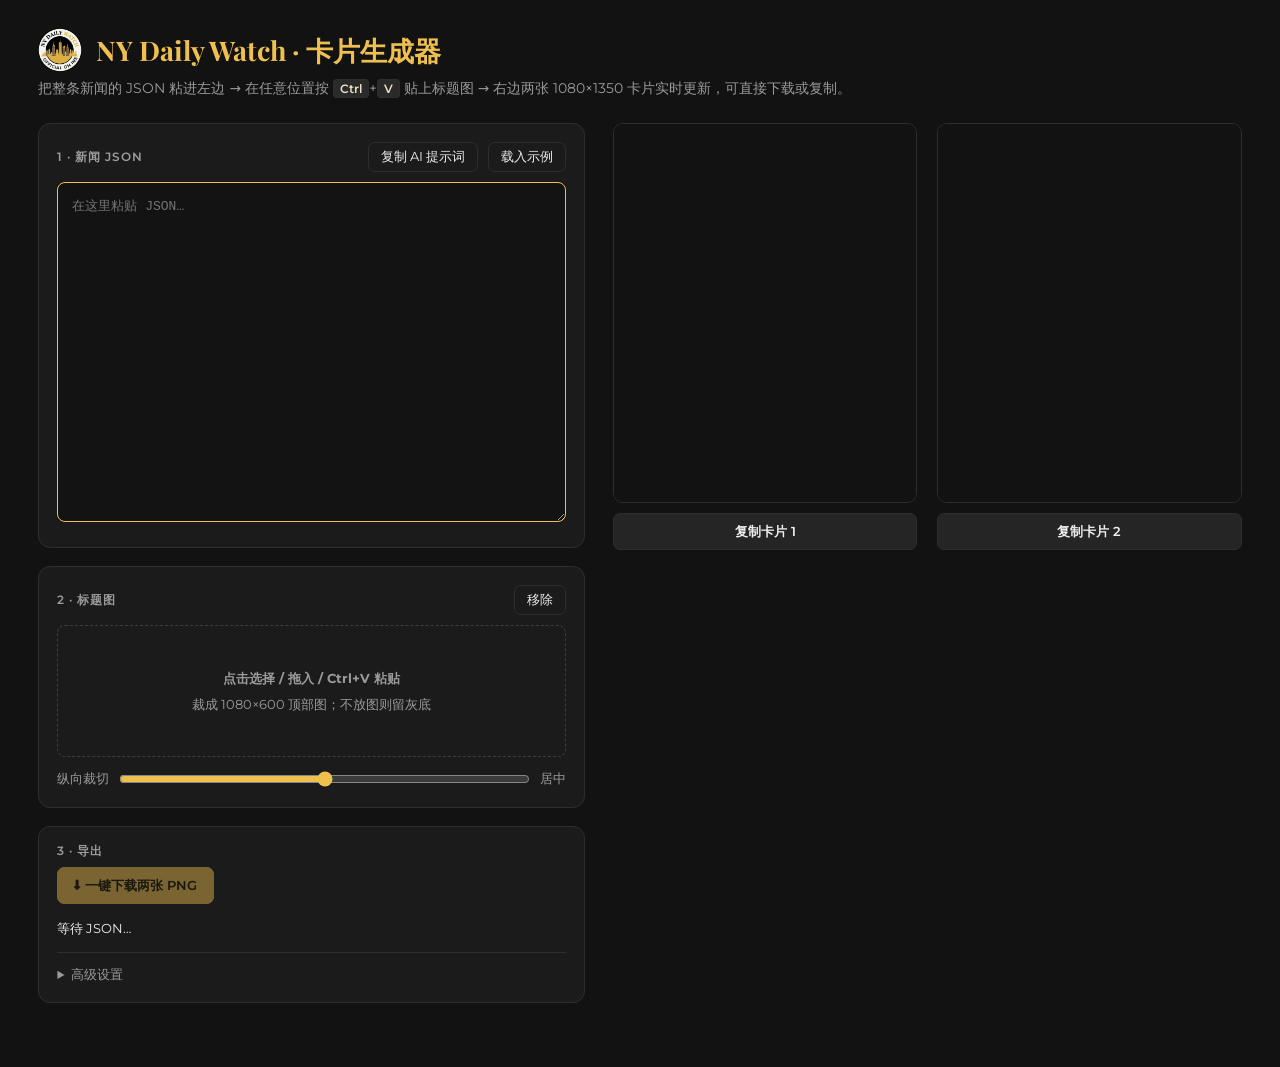
==== index.html @ 0c355d6b "Add browser card generator: paste JSON, paste image, export both cards The Python/Playwright rendere" ====
<!DOCTYPE html>
<html lang="zh-CN">
<head>
<meta charset="utf-8">
<meta name="viewport" content="width=device-width, initial-scale=1">
<title>NY Daily Watch · Instagram 卡片生成器</title>
<link rel="icon" href="assets/logo.png">
<link rel="stylesheet" href="assets/fonts.css">
<style>
  :root{
    --ink:#121212; --panel:#1b1b1b; --line:#2e2e2e;
    --gold:#EFC050; --cream:#EADFC2; --text:#EDEDED; --dim:#9A9A9A;
    --bad:#E0655B; --ok:#7FBF7F;
  }
  *{margin:0;padding:0;box-sizing:border-box}
  body{background:var(--ink);color:var(--text);
    font:400 15px/1.55 'Montserrat',system-ui,'Microsoft YaHei',sans-serif;
    padding:28px clamp(16px,3vw,44px) 64px}
  h1{font:700 27px/1.2 'Playfair Display',serif;color:var(--gold)}
  header{display:flex;align-items:center;gap:14px;margin-bottom:6px}
  header img{width:44px;height:44px;border-radius:50%}
  .lede{color:var(--dim);font-size:13.5px;margin-bottom:24px}
  .lede kbd{background:#2a2a2a;border:1px solid var(--line);border-radius:4px;
    padding:1px 6px;font:600 12px/1 'Montserrat';color:var(--cream)}

  .grid{display:grid;grid-template-columns:minmax(380px,1fr) minmax(560px,1.15fr);
    gap:28px;align-items:start}
  @media (max-width:1080px){.grid{grid-template-columns:1fr}}

  .panel{background:var(--panel);border:1px solid var(--line);border-radius:12px;padding:18px}
  .panel + .panel{margin-top:18px}
  .label{font:600 12px/1 'Montserrat';letter-spacing:.08em;text-transform:uppercase;
    color:var(--dim);margin-bottom:10px;display:flex;justify-content:space-between;align-items:center}

  textarea{width:100%;min-height:340px;resize:vertical;background:#131313;color:var(--text);
    border:1px solid var(--line);border-radius:8px;padding:14px;
    font:400 13px/1.6 ui-monospace,'Cascadia Mono',Consolas,monospace;tab-size:2}
  textarea:focus{outline:none;border-color:var(--gold)}

  .drop{border:1.5px dashed #3d3d3d;border-radius:8px;min-height:132px;display:flex;
    flex-direction:column;align-items:center;justify-content:center;gap:6px;cursor:pointer;
    color:var(--dim);font-size:13px;text-align:center;padding:14px;transition:.15s;
    background-size:cover;background-position:center}
  .drop:hover,.drop.over{border-color:var(--gold);color:var(--cream)}
  .drop.has-img{border-style:solid;border-color:#3d3d3d;min-height:150px;color:transparent}
  .drop.has-img span{background:rgba(0,0,0,.62);color:#fff;padding:4px 10px;border-radius:5px}

  .row{display:flex;gap:10px;flex-wrap:wrap;align-items:center}
  .row.slider{margin-top:12px;font-size:12.5px;color:var(--dim)}
  input[type=range]{flex:1;accent-color:var(--gold)}

  button{font:600 13px/1 'Montserrat';border-radius:7px;padding:11px 16px;cursor:pointer;
    border:1px solid var(--line);background:#252525;color:var(--text);transition:.15s}
  button:hover{border-color:var(--gold);color:var(--gold)}
  button.primary{background:var(--gold);color:#1a1400;border-color:var(--gold)}
  button.primary:hover{filter:brightness(1.08);color:#1a1400}
  button.ghost{background:none;padding:8px 12px;font-weight:400;font-size:12.5px}
  button:disabled{opacity:.45;cursor:not-allowed}

  .cards{display:grid;grid-template-columns:1fr 1fr;gap:20px}
  @media (max-width:640px){.cards{grid-template-columns:1fr}}
  .card figure{background:#0d0d0d;border:1px solid var(--line);border-radius:10px;overflow:hidden}
  canvas{display:block;width:100%;height:auto}
  .card .row{margin-top:10px}
  .card .row button{flex:1}
  .meta{font-size:11.5px;color:var(--dim);margin-top:7px;min-height:16px}
  .meta.warn{color:var(--bad)}

  #status{margin-top:14px;font-size:13px;min-height:20px}
  #status.err{color:var(--bad)}
  #status.ok{color:var(--ok)}

  details{margin-top:14px;border-top:1px solid var(--line);padding-top:12px}
  summary{cursor:pointer;font-size:12.5px;color:var(--dim)}
  summary:hover{color:var(--gold)}
  details .row{margin-top:12px}
  details p{font-size:12.5px;color:var(--dim);margin-top:10px}
  code{background:#131313;border:1px solid var(--line);border-radius:4px;padding:1px 5px;font-size:12px}
</style>
</head>
<body>
<header>
  <img id="brandmark" alt="">
  <h1>NY Daily Watch · 卡片生成器</h1>
</header>
<p class="lede">
  把整条新闻的 JSON 粘进左边 → 在任意位置按 <kbd>Ctrl</kbd>+<kbd>V</kbd> 贴上标题图 → 右边两张
  1080×1350 卡片实时更新，可直接下载或复制。
</p>

<div class="grid">
  <div>
    <div class="panel">
      <div class="label">
        <span>1 · 新闻 JSON</span>
        <span class="row">
          <button class="ghost" id="btn-prompt">复制 AI 提示词</button>
          <button class="ghost" id="btn-sample">载入示例</button>
        </span>
      </div>
      <textarea id="json" spellcheck="false" placeholder="在这里粘贴 JSON…"></textarea>
    </div>

    <div class="panel">
      <div class="label"><span>2 · 标题图</span><span class="row">
        <button class="ghost" id="btn-clear-img">移除</button></span></div>
      <div class="drop" id="drop" tabindex="0">
        <strong>点击选择 / 拖入 / Ctrl+V 粘贴</strong>
        <span>裁成 1080×600 顶部图；不放图则留灰底</span>
      </div>
      <input type="file" id="file" accept="image/*" hidden>
      <div class="row slider">
        <label for="focus">纵向裁切</label>
        <input type="range" id="focus" min="0" max="100" value="50">
        <span id="focus-val">居中</span>
      </div>
    </div>

    <div class="panel">
      <div class="label"><span>3 · 导出</span></div>
      <div class="row">
        <button class="primary" id="btn-download">⬇ 一键下载两张 PNG</button>
      </div>
      <div id="status"></div>

      <details>
        <summary>高级设置</summary>
        <div class="row">
          <button class="ghost" id="btn-logo">更换 logo</button>
          <button class="ghost" id="btn-logo-reset">恢复默认 logo</button>
          <input type="file" id="logofile" accept="image/*" hidden>
        </div>
        <p>字段：<code>category</code> <code>headline</code> <code>subtitle</code>
          <code>eyebrow</code> <code>heading</code> <code>bullets[]</code>
          <code>date</code> <code>slug</code>。多余字段会被忽略，缺字段按空处理。</p>
      </details>
    </div>
  </div>

  <div class="cards">
    <div class="card">
      <figure><canvas id="c1"></canvas></figure>
      <div class="row"><button data-copy="1">复制卡片 1</button></div>
      <div class="meta" id="m1"></div>
    </div>
    <div class="card">
      <figure><canvas id="c2"></canvas></figure>
      <div class="row"><button data-copy="2">复制卡片 2</button></div>
      <div class="meta" id="m2"></div>
    </div>
  </div>
</div>

<script src="assets/logo.js"></script>
<script type="module">
import { renderPhotoCard, renderDarkCard, FONT_SPECS, loadImage } from './assets/render.js';

const $ = (id) => document.getElementById(id);
const ta = $('json'), c1 = $('c1'), c2 = $('c2');
const STORE = 'ndw-cards-json';

const SAMPLE = {
  slug: 'polysilicon-solar-chips',
  category: 'Business',
  headline: 'Polysilicon: The Hidden Link Between America’s Solar and Chip Industries',
  subtitle: 'New solar tariffs, signed Aug. 6 — but the real target is chips.',
  eyebrow: 'Why chips need solar',
  heading: 'Three things to know',
  bullets: [
    "Chips use just 2.4% of the world's polysilicon. Solar uses nearly all the rest.",
    'The U.S. had ~50% of global polysilicon capacity in 2005. Under 2% by 2024.',
    'Price floors and a 15% tariff take effect Dec. 4.',
  ],
  date: 'AUGUST 12, 2026',
};

const PROMPT = `把这条新闻整理成 NY Daily Watch 的 Instagram 双卡文案，只输出 JSON，不要任何解释或代码块标记：

{
  "slug": "英文短横线 slug，用于文件名",
  "category": "栏目名，1-2 个词，如 Business / Politics / City",
  "headline": "卡片1主标题，英文，12 词以内，不要句号",
  "subtitle": "卡片1副标题，一句话，25 词以内",
  "eyebrow": "卡片2顶部小字，4-6 个词的角度提示",
  "heading": "卡片2大标题，如 Three things to know",
  "bullets": ["要点1", "要点2", "要点3"],
  "date": "MONTH D, YYYY 全大写"
}

要求：bullets 三条，每条 20 词以内、可独立成立、带具体数字或日期；全部用英文。

新闻原文：
<在这里粘贴新闻>`;

let photoImg = null, logoImg = null, data = null;
let lastGood = null;

/* ---- input parsing ------------------------------------------------- */
function parseJSON(raw) {
  let s = raw.trim();
  if (!s) return null;
  s = s.replace(/^```(?:json)?\s*/i, '').replace(/```\s*$/, '').trim();
  const open = s.indexOf('{'), close = s.lastIndexOf('}');
  if (open > 0 || (close !== -1 && close < s.length - 1)) {
    if (open !== -1 && close > open) s = s.slice(open, close + 1);
  }
  try { return JSON.parse(s); }
  catch (e) {
    // Trailing commas are the one thing LLM output gets wrong often enough to fix.
    try { return JSON.parse(s.replace(/,\s*([}\]])/g, '$1')); }
    catch (_) { throw e; }
  }
}

function normalize(o) {
  const d = { ...o };
  if (typeof d.bullets === 'string') d.bullets = d.bullets.split('\n');
  if (!Array.isArray(d.bullets)) d.bullets = [];
  d.bullets = d.bullets.map((b) => String(b).replace(/^[-•*]\s*/, '').trim()).filter(Boolean);
  for (const k of ['category', 'headline', 'subtitle', 'eyebrow', 'heading', 'date', 'slug']) {
    if (d[k] != null) d[k] = String(d[k]).trim();
  }
  return d;
}

const slugify = (s) =>
  String(s || '').toLowerCase().replace(/[^a-z0-9]+/g, '-').replace(/^-|-$/g, '').slice(0, 48) || 'card';

/* ---- render -------------------------------------------------------- */
let fontsReady = false;
async function ensureFonts() {
  if (fontsReady) return;
  await Promise.all(FONT_SPECS.map((s) => document.fonts.load(s, 'Ag')));
  await document.fonts.ready;
  fontsReady = true;
}

function setStatus(msg, cls = '') { const el = $('status'); el.textContent = msg; el.className = cls; }

async function draw() {
  await ensureFonts();
  const raw = ta.value;
  localStorage.setItem(STORE, raw);

  if (!raw.trim()) { data = null; setStatus('等待 JSON…'); blank(); return; }
  try {
    data = normalize(parseJSON(raw));
  } catch (e) {
    setStatus('JSON 解析失败：' + e.message + (lastGood ? '（下面仍显示上一次成功的内容）' : ''), 'err');
    if (!lastGood) { blank(); return; }
    data = lastGood;
    paint();
    return;
  }
  lastGood = data;
  setStatus('已就绪 · ' + (data.slug || slugify(data.headline)), 'ok');
  paint();
}

function blank() {
  data = null;
  for (const c of [c1, c2]) {
    const ctx = c.getContext('2d');
    c.width = 1080; c.height = 1350;
    ctx.fillStyle = '#121212'; ctx.fillRect(0, 0, 1080, 1350);
  }
  $('m1').textContent = $('m2').textContent = '';
  $('btn-download').disabled = true;
}

function paint() {
  const focus = +$('focus').value / 100;
  const i1 = renderPhotoCard(c1, data, { photo: photoImg, logo: logoImg, focus });
  const i2 = renderDarkCard(c2, data, { logo: logoImg });
  $('m1').textContent = `标题 ${i1.headline}px · 副标 ${i1.subtitle}px` +
    (i1.overflow ? ' · 已到最小字号仍溢出，请缩短文字' : '');
  $('m1').className = 'meta' + (i1.overflow ? ' warn' : '');
  $('m2').textContent = `大标 ${i2.heading}px · 要点 ${i2.bullets}px` +
    (i2.overflow ? ` · 有要点占 ${i2.longest} 行，请缩短` : '');
  $('m2').className = 'meta' + (i2.overflow ? ' warn' : '');
  $('btn-download').disabled = false;
}

let timer;
ta.addEventListener('input', () => { clearTimeout(timer); timer = setTimeout(draw, 180); });
$('focus').addEventListener('input', () => {
  const v = +$('focus').value;
  $('focus-val').textContent = v === 50 ? '居中' : (v < 50 ? `上移 ${50 - v}%` : `下移 ${v - 50}%`);
  if (data) paint();
});

/* ---- image intake -------------------------------------------------- */
async function useImage(blobOrFile) {
  if (!blobOrFile || !blobOrFile.type.startsWith('image/')) return;
  const url = URL.createObjectURL(blobOrFile);
  try {
    photoImg = await loadImage(url);
    const d = $('drop');
    d.classList.add('has-img');
    d.style.backgroundImage = `url(${url})`;
    d.innerHTML = `<span>${photoImg.width}×${photoImg.height} · 再贴一张即可替换</span>`;
    if (data) paint();
  } catch (_) { setStatus('图片读取失败', 'err'); }
}

function clearImage() {
  photoImg = null;
  const d = $('drop');
  d.classList.remove('has-img');
  d.style.backgroundImage = '';
  d.innerHTML = '<strong>点击选择 / 拖入 / Ctrl+V 粘贴</strong>' +
    '<span>裁成 1080×600 顶部图；不放图则留灰底</span>';
  if (data) paint();
}

$('drop').addEventListener('click', () => $('file').click());
$('drop').addEventListener('dragover', (e) => { e.preventDefault(); $('drop').classList.add('over'); });
$('drop').addEventListener('dragleave', () => $('drop').classList.remove('over'));
$('drop').addEventListener('drop', (e) => {
  e.preventDefault(); $('drop').classList.remove('over');
  useImage(e.dataTransfer.files[0]);
});
$('file').addEventListener('change', (e) => useImage(e.target.files[0]));
$('btn-clear-img').addEventListener('click', clearImage);

// Paste anywhere — including inside the JSON box, where an image paste carries
// no text and so must not be treated as JSON input.
window.addEventListener('paste', (e) => {
  const item = [...(e.clipboardData?.items || [])].find((i) => i.type.startsWith('image/'));
  if (item) { e.preventDefault(); useImage(item.getAsFile()); }
});

/* ---- export -------------------------------------------------------- */
const toBlob = (canvas) => new Promise((res) => canvas.toBlob(res, 'image/png'));

async function downloadBoth() {
  const slug = data.slug || slugify(data.headline);
  const jobs = [[c1, `${slug}-1-photo.png`], [c2, `${slug}-2-dark.png`]];
  for (const [canvas, name] of jobs) {
    const blob = await toBlob(canvas);
    const a = document.createElement('a');
    a.href = URL.createObjectURL(blob);
    a.download = name;
    a.click();
    setTimeout(() => URL.revokeObjectURL(a.href), 4000);
    await new Promise((r) => setTimeout(r, 350));
  }
  setStatus(`已下载 ${slug}-1-photo.png 和 ${slug}-2-dark.png`, 'ok');
}

$('btn-download').addEventListener('click', () => {
  if (!data) return;
  downloadBoth().catch((e) => setStatus('下载失败：' + e.message, 'err'));
});

document.querySelectorAll('[data-copy]').forEach((btn) => {
  btn.addEventListener('click', async () => {
    const canvas = btn.dataset.copy === '1' ? c1 : c2;
    const old = btn.textContent;
    try {
      if (!navigator.clipboard?.write) throw new Error('浏览器不支持写入剪贴板');
      await navigator.clipboard.write([new ClipboardItem({ 'image/png': await toBlob(canvas) })]);
      btn.textContent = '✓ 已复制';
      setTimeout(() => (btn.textContent = old), 1400);
    } catch (e) {
      setStatus('复制失败：' + e.message + '（需在 https 或 localhost 下打开）', 'err');
    }
  });
});

async function copyText(text, btn) {
  const old = btn.textContent;
  try {
    await navigator.clipboard.writeText(text);
    btn.textContent = '✓ 已复制';
    setTimeout(() => (btn.textContent = old), 1400);
  } catch (_) { setStatus('复制失败，请手动选中复制', 'err'); }
}
$('btn-prompt').addEventListener('click', (e) => copyText(PROMPT, e.target));
$('btn-sample').addEventListener('click', () => {
  ta.value = JSON.stringify(SAMPLE, null, 2);
  draw();
});

/* ---- logo ---------------------------------------------------------- */
$('btn-logo').addEventListener('click', () => $('logofile').click());
$('logofile').addEventListener('change', async (e) => {
  const f = e.target.files[0];
  if (!f) return;
  logoImg = await loadImage(URL.createObjectURL(f));
  if (data) paint();
});
$('btn-logo-reset').addEventListener('click', async () => {
  logoImg = await loadImage(window.NDW_LOGO);
  if (data) paint();
});

/* ---- boot ---------------------------------------------------------- */
(async () => {
  $('brandmark').src = window.NDW_LOGO;
  logoImg = await loadImage(window.NDW_LOGO);
  ta.value = localStorage.getItem(STORE) || '';
  if (new URLSearchParams(location.search).has('demo')) ta.value = JSON.stringify(SAMPLE, null, 2);
  blank();
  await draw();
  ta.focus();
})();
</script>
</body>
</html>
---- assets/fonts.css ----
/* Self-hosted so the tool works without any CDN (Google Fonts included). */
@font-face {
  font-family: 'Playfair Display';
  font-weight: 400;
  font-style: normal;
  font-display: block;
  src: url('fonts/playfair-display-latin-400-normal.woff2') format('woff2');
}
@font-face {
  font-family: 'Playfair Display';
  font-weight: 700;
  font-style: normal;
  font-display: block;
  src: url('fonts/playfair-display-latin-700-normal.woff2') format('woff2');
}
@font-face {
  font-family: 'Montserrat';
  font-weight: 300;
  font-style: normal;
  font-display: block;
  src: url('fonts/montserrat-latin-300-normal.woff2') format('woff2');
}
@font-face {
  font-family: 'Montserrat';
  font-weight: 400;
  font-style: normal;
  font-display: block;
  src: url('fonts/montserrat-latin-400-normal.woff2') format('woff2');
}
@font-face {
  font-family: 'Montserrat';
  font-weight: 600;
  font-style: normal;
  font-display: block;
  src: url('fonts/montserrat-latin-600-normal.woff2') format('woff2');
}
@font-face {
  font-family: 'Montserrat';
  font-weight: 700;
  font-style: normal;
  font-display: block;
  src: url('fonts/montserrat-latin-700-normal.woff2') format('woff2');
}
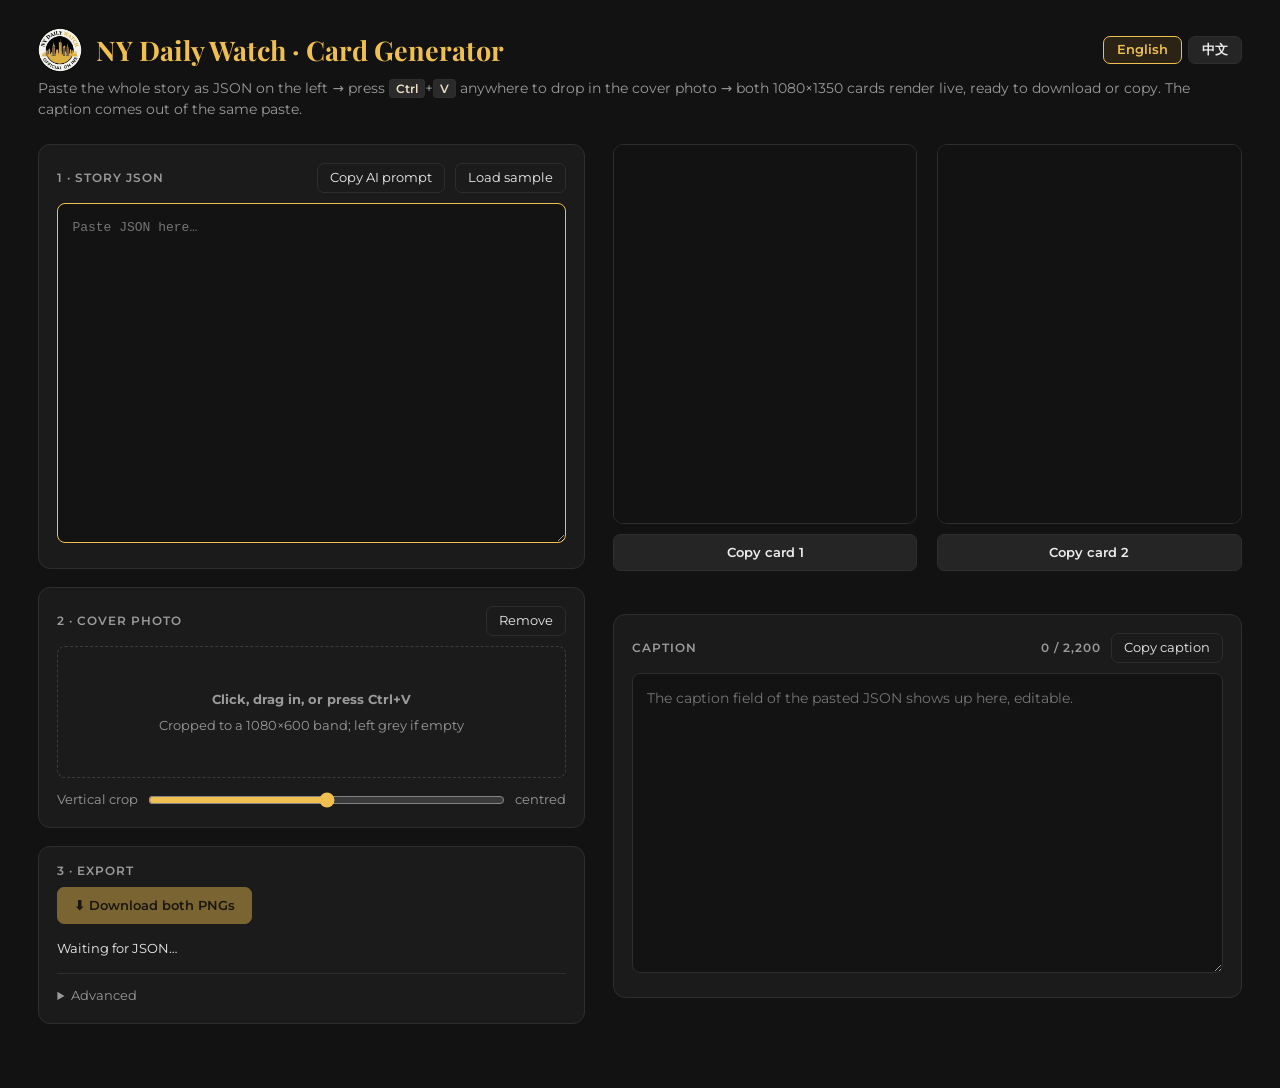
==== commit 0e15ceae: "Add bilingual UI and pull the Instagram caption out of the same paste The tool now carries the whole" ====
--- a/index.html
+++ b/index.html
@@ -1,9 +1,9 @@
 <!DOCTYPE html>
-<html lang="zh-CN">
+<html lang="en">
 <head>
 <meta charset="utf-8">
 <meta name="viewport" content="width=device-width, initial-scale=1">
-<title>NY Daily Watch · Instagram 卡片生成器</title>
+<title>NY Daily Watch · Card Generator</title>
 <link rel="icon" href="assets/logo.png">
 <link rel="stylesheet" href="assets/fonts.css">
 <style>
@@ -19,6 +19,9 @@
   h1{font:700 27px/1.2 'Playfair Display',serif;color:var(--gold)}
   header{display:flex;align-items:center;gap:14px;margin-bottom:6px}
   header img{width:44px;height:44px;border-radius:50%}
+  .langs{margin-left:auto;display:flex;gap:6px}
+  .langs button{padding:7px 13px;font-size:12.5px}
+  .langs button[aria-pressed=true]{border-color:var(--gold);color:var(--gold);background:#2b2416}
   .lede{color:var(--dim);font-size:13.5px;margin-bottom:24px}
   .lede kbd{background:#2a2a2a;border:1px solid var(--line);border-radius:4px;
     padding:1px 6px;font:600 12px/1 'Montserrat';color:var(--cream)}
@@ -30,12 +33,16 @@
   .panel{background:var(--panel);border:1px solid var(--line);border-radius:12px;padding:18px}
   .panel + .panel{margin-top:18px}
   .label{font:600 12px/1 'Montserrat';letter-spacing:.08em;text-transform:uppercase;
-    color:var(--dim);margin-bottom:10px;display:flex;justify-content:space-between;align-items:center}
-
-  textarea{width:100%;min-height:340px;resize:vertical;background:#131313;color:var(--text);
+    color:var(--dim);margin-bottom:10px;display:flex;justify-content:space-between;
+    align-items:center;gap:12px}
+
+  textarea{width:100%;resize:vertical;background:#131313;color:var(--text);
     border:1px solid var(--line);border-radius:8px;padding:14px;
     font:400 13px/1.6 ui-monospace,'Cascadia Mono',Consolas,monospace;tab-size:2}
   textarea:focus{outline:none;border-color:var(--gold)}
+  #json{min-height:340px}
+  #caption{min-height:300px;font-family:'Montserrat',system-ui,sans-serif;
+    font-size:13.5px;line-height:1.62;white-space:pre-wrap}
 
   .drop{border:1.5px dashed #3d3d3d;border-radius:8px;min-height:132px;display:flex;
     flex-direction:column;align-items:center;justify-content:center;gap:6px;cursor:pointer;
@@ -69,6 +76,12 @@
   #status{margin-top:14px;font-size:13px;min-height:20px}
   #status.err{color:var(--bad)}
   #status.ok{color:var(--ok)}
+
+  #count{font:600 12px/1 'Montserrat';color:var(--dim)}
+  #count.over{color:var(--bad)}
+  #lint{margin-top:10px;font-size:12.5px;color:var(--bad);display:flex;
+    flex-direction:column;gap:4px}
+  #lint:empty{margin:0}
 
   details{margin-top:14px;border-top:1px solid var(--line);padding-top:12px}
   summary{cursor:pointer;font-size:12.5px;color:var(--dim)}
@@ -81,72 +94,80 @@
 <body>
 <header>
   <img id="brandmark" alt="">
-  <h1>NY Daily Watch · 卡片生成器</h1>
+  <h1 data-i18n="appTitle"></h1>
+  <div class="langs">
+    <button id="lang-en" data-lang="en">English</button>
+    <button id="lang-zh" data-lang="zh">中文</button>
+  </div>
 </header>
-<p class="lede">
-  把整条新闻的 JSON 粘进左边 → 在任意位置按 <kbd>Ctrl</kbd>+<kbd>V</kbd> 贴上标题图 → 右边两张
-  1080×1350 卡片实时更新，可直接下载或复制。
-</p>
+<p class="lede" data-i18n-html="lede"></p>
 
 <div class="grid">
   <div>
     <div class="panel">
       <div class="label">
-        <span>1 · 新闻 JSON</span>
+        <span data-i18n="step1"></span>
         <span class="row">
-          <button class="ghost" id="btn-prompt">复制 AI 提示词</button>
-          <button class="ghost" id="btn-sample">载入示例</button>
+          <button class="ghost" id="btn-prompt" data-i18n="btnPrompt"></button>
+          <button class="ghost" id="btn-sample" data-i18n="btnSample"></button>
         </span>
       </div>
-      <textarea id="json" spellcheck="false" placeholder="在这里粘贴 JSON…"></textarea>
+      <textarea id="json" spellcheck="false"></textarea>
     </div>
 
     <div class="panel">
-      <div class="label"><span>2 · 标题图</span><span class="row">
-        <button class="ghost" id="btn-clear-img">移除</button></span></div>
-      <div class="drop" id="drop" tabindex="0">
-        <strong>点击选择 / 拖入 / Ctrl+V 粘贴</strong>
-        <span>裁成 1080×600 顶部图；不放图则留灰底</span>
-      </div>
+      <div class="label"><span data-i18n="step2"></span><span class="row">
+        <button class="ghost" id="btn-clear-img" data-i18n="btnClearImg"></button></span></div>
+      <div class="drop" id="drop" tabindex="0"></div>
       <input type="file" id="file" accept="image/*" hidden>
       <div class="row slider">
-        <label for="focus">纵向裁切</label>
+        <label for="focus" data-i18n="focusLabel"></label>
         <input type="range" id="focus" min="0" max="100" value="50">
-        <span id="focus-val">居中</span>
+        <span id="focus-val"></span>
       </div>
     </div>
 
     <div class="panel">
-      <div class="label"><span>3 · 导出</span></div>
+      <div class="label"><span data-i18n="step3"></span></div>
       <div class="row">
-        <button class="primary" id="btn-download">⬇ 一键下载两张 PNG</button>
+        <button class="primary" id="btn-download" data-i18n="btnDownload"></button>
       </div>
       <div id="status"></div>
 
       <details>
-        <summary>高级设置</summary>
+        <summary data-i18n="advanced"></summary>
         <div class="row">
-          <button class="ghost" id="btn-logo">更换 logo</button>
-          <button class="ghost" id="btn-logo-reset">恢复默认 logo</button>
+          <button class="ghost" id="btn-logo" data-i18n="btnLogo"></button>
+          <button class="ghost" id="btn-logo-reset" data-i18n="btnLogoReset"></button>
           <input type="file" id="logofile" accept="image/*" hidden>
         </div>
-        <p>字段：<code>category</code> <code>headline</code> <code>subtitle</code>
-          <code>eyebrow</code> <code>heading</code> <code>bullets[]</code>
-          <code>date</code> <code>slug</code>。多余字段会被忽略，缺字段按空处理。</p>
+        <p data-i18n-html="fieldsNote"></p>
       </details>
     </div>
   </div>
 
-  <div class="cards">
-    <div class="card">
-      <figure><canvas id="c1"></canvas></figure>
-      <div class="row"><button data-copy="1">复制卡片 1</button></div>
-      <div class="meta" id="m1"></div>
+  <div>
+    <div class="cards">
+      <div class="card">
+        <figure><canvas id="c1"></canvas></figure>
+        <div class="row"><button data-copy="1" data-i18n="copyCard1"></button></div>
+        <div class="meta" id="m1"></div>
+      </div>
+      <div class="card">
+        <figure><canvas id="c2"></canvas></figure>
+        <div class="row"><button data-copy="2" data-i18n="copyCard2"></button></div>
+        <div class="meta" id="m2"></div>
+      </div>
     </div>
-    <div class="card">
-      <figure><canvas id="c2"></canvas></figure>
-      <div class="row"><button data-copy="2">复制卡片 2</button></div>
-      <div class="meta" id="m2"></div>
+
+    <div class="panel" style="margin-top:20px">
+      <div class="label">
+        <span data-i18n="captionTitle"></span>
+        <span class="row"><span id="count"></span>
+          <button class="ghost" id="btn-caption" data-i18n="btnCopyCaption"></button></span>
+      </div>
+      <textarea id="caption" spellcheck="false"></textarea>
+      <div id="lint"></div>
     </div>
   </div>
 </div>
@@ -156,9 +177,119 @@
 import { renderPhotoCard, renderDarkCard, FONT_SPECS, loadImage } from './assets/render.js';
 
 const $ = (id) => document.getElementById(id);
-const ta = $('json'), c1 = $('c1'), c2 = $('c2');
-const STORE = 'ndw-cards-json';
-
+const ta = $('json'), cap = $('caption'), c1 = $('c1'), c2 = $('c2');
+const STORE = 'ndw-cards-json', LANG_STORE = 'ndw-cards-lang';
+const CAP_LIMIT = 2200;
+const SIGNOFF = "Read more at @theNYdailywatch 's bio.";
+
+/* ---- strings ------------------------------------------------------- */
+const STR = {
+  en: {
+    appTitle: 'NY Daily Watch · Card Generator',
+    lede: 'Paste the whole story as JSON on the left → press <kbd>Ctrl</kbd>+<kbd>V</kbd> anywhere to drop in the cover photo → both 1080×1350 cards render live, ready to download or copy. The caption comes out of the same paste.',
+    step1: '1 · Story JSON',
+    btnPrompt: 'Copy AI prompt',
+    btnSample: 'Load sample',
+    jsonPlaceholder: 'Paste JSON here…',
+    step2: '2 · Cover photo',
+    btnClearImg: 'Remove',
+    dropMain: 'Click, drag in, or press Ctrl+V',
+    dropSub: 'Cropped to a 1080×600 band; left grey if empty',
+    dropLoaded: (w, h) => `${w}×${h} · paste another to replace`,
+    focusLabel: 'Vertical crop',
+    focusCentre: 'centred',
+    focusUp: (n) => `up ${n}%`,
+    focusDown: (n) => `down ${n}%`,
+    step3: '3 · Export',
+    btnDownload: '⬇ Download both PNGs',
+    advanced: 'Advanced',
+    btnLogo: 'Replace logo',
+    btnLogoReset: 'Restore default logo',
+    fieldsNote: 'Fields: <code>category</code> <code>headline</code> <code>subtitle</code> <code>eyebrow</code> <code>heading</code> <code>bullets[]</code> <code>caption</code> <code>date</code> <code>slug</code>. Extra fields are ignored, missing ones render empty.',
+    copyCard1: 'Copy card 1',
+    copyCard2: 'Copy card 2',
+    captionTitle: 'Caption',
+    btnCopyCaption: 'Copy caption',
+    captionPlaceholder: 'The caption field of the pasted JSON shows up here, editable.',
+    copied: '✓ Copied',
+    meta1: (h, s) => `Headline ${h}px · subtitle ${s}px`,
+    meta1over: ' · still overflowing at the minimum size, shorten the text',
+    meta2: (h, b) => `Heading ${h}px · bullets ${b}px`,
+    meta2over: (n) => ` · one bullet runs ${n} lines, shorten it`,
+    waiting: 'Waiting for JSON…',
+    ready: (slug) => `Ready · ${slug}`,
+    parseErr: (m) => `JSON did not parse: ${m}`,
+    parseErrKept: (m) => `JSON did not parse: ${m} (showing the last good version)`,
+    downloaded: (a, b) => `Downloaded ${a} and ${b}`,
+    downloadFail: (m) => `Download failed: ${m}`,
+    copyFail: (m) => `Copy failed: ${m} (needs https or localhost)`,
+    copyTextFail: 'Copy failed — select the text and copy manually',
+    imgFail: 'That image could not be read',
+    noClipboard: 'this browser cannot write images to the clipboard',
+    chars: (n) => `${n.toLocaleString('en-US')} / 2,200`,
+    lintLong: (n) => `${(n - CAP_LIMIT).toLocaleString('en-US')} characters over the 2,200 limit.`,
+    lintSignoff: `Missing the exact sign-off line: ${SIGNOFF}`,
+    lintPhoto: 'Missing the final "Photo: …" credit line.',
+    lintHash: 'Contains a hashtag — the caption format allows none.',
+    lintMarketing: (w) => `Marketing wording to cut: ${w}`,
+    lintParas: (n) => `Body runs ${n} paragraphs; the format asks for an opening line plus 4–6.`,
+  },
+  zh: {
+    appTitle: 'NY Daily Watch · 卡片生成器',
+    lede: '把整条新闻的 JSON 粘进左边 → 在任意位置按 <kbd>Ctrl</kbd>+<kbd>V</kbd> 贴上标题图 → 右边两张 1080×1350 卡片实时更新，可直接下载或复制。caption 从同一次粘贴里提取。',
+    step1: '1 · 新闻 JSON',
+    btnPrompt: '复制 AI 提示词',
+    btnSample: '载入示例',
+    jsonPlaceholder: '在这里粘贴 JSON…',
+    step2: '2 · 标题图',
+    btnClearImg: '移除',
+    dropMain: '点击选择 / 拖入 / Ctrl+V 粘贴',
+    dropSub: '裁成 1080×600 顶部图；不放图则留灰底',
+    dropLoaded: (w, h) => `${w}×${h} · 再贴一张即可替换`,
+    focusLabel: '纵向裁切',
+    focusCentre: '居中',
+    focusUp: (n) => `上移 ${n}%`,
+    focusDown: (n) => `下移 ${n}%`,
+    step3: '3 · 导出',
+    btnDownload: '⬇ 一键下载两张 PNG',
+    advanced: '高级设置',
+    btnLogo: '更换 logo',
+    btnLogoReset: '恢复默认 logo',
+    fieldsNote: '字段：<code>category</code> <code>headline</code> <code>subtitle</code> <code>eyebrow</code> <code>heading</code> <code>bullets[]</code> <code>caption</code> <code>date</code> <code>slug</code>。多余字段忽略，缺字段按空处理。',
+    copyCard1: '复制卡片 1',
+    copyCard2: '复制卡片 2',
+    captionTitle: 'Caption 正文',
+    btnCopyCaption: '复制 caption',
+    captionPlaceholder: '粘贴的 JSON 里的 caption 字段会显示在这里，可直接编辑。',
+    copied: '✓ 已复制',
+    meta1: (h, s) => `标题 ${h}px · 副标 ${s}px`,
+    meta1over: ' · 已到最小字号仍溢出，请缩短文字',
+    meta2: (h, b) => `大标 ${h}px · 要点 ${b}px`,
+    meta2over: (n) => ` · 有要点占 ${n} 行，请缩短`,
+    waiting: '等待 JSON…',
+    ready: (slug) => `已就绪 · ${slug}`,
+    parseErr: (m) => `JSON 解析失败：${m}`,
+    parseErrKept: (m) => `JSON 解析失败：${m}（下面仍显示上一次成功的内容）`,
+    downloaded: (a, b) => `已下载 ${a} 和 ${b}`,
+    downloadFail: (m) => `下载失败：${m}`,
+    copyFail: (m) => `复制失败：${m}（需在 https 或 localhost 下打开）`,
+    copyTextFail: '复制失败，请手动选中复制',
+    imgFail: '图片读取失败',
+    noClipboard: '当前浏览器不支持写入图片到剪贴板',
+    chars: (n) => `${n.toLocaleString('en-US')} / 2,200`,
+    lintLong: (n) => `超出 2,200 字符上限 ${(n - CAP_LIMIT).toLocaleString('en-US')} 个。`,
+    lintSignoff: `缺少结尾固定句：${SIGNOFF}`,
+    lintPhoto: '缺少最后一行 "Photo: …" 图片来源。',
+    lintHash: '含有 hashtag——该格式不允许。',
+    lintMarketing: (w) => `需要删掉的营销用词：${w}`,
+    lintParas: (n) => `正文 ${n} 段；格式要求开场句之后 4–6 段。`,
+  },
+};
+
+let lang = localStorage.getItem(LANG_STORE) || 'en';
+const t = (k, ...a) => { const v = STR[lang][k]; return typeof v === 'function' ? v(...a) : v; };
+
+/* ---- data ---------------------------------------------------------- */
 const SAMPLE = {
   slug: 'polysilicon-solar-chips',
   category: 'Business',
@@ -172,28 +303,82 @@
     'Price floors and a 15% tariff take effect Dec. 4.',
   ],
   date: 'AUGUST 12, 2026',
+  caption: `The tariffs signed on Aug. 6 are written as a solar policy. The industry they are built to rescue makes semiconductors.
+
+Polysilicon is the shared input. Solar panels take nearly all of it; chipmakers take about 2.4% of world output, at a purity solar does not need. The same furnaces and the same trained crews serve both, which is why a plant that loses its solar orders cannot simply switch to the chip market and survive on it.
+
+The United States held roughly half of global polysilicon capacity in 2005. By 2024 it was under 2%, after Chinese producers scaled up and prices fell below Western production costs.
+
+The order sets a price floor and a 15% tariff, both taking effect Dec. 4. The Commerce Department frames it as rebuilding a supply chain the CHIPS Act left untouched.
+
+Solar installers say the floor raises panel costs at the moment utility demand is climbing, and that the domestic polysilicon it protects would take years to reach the volumes chipmakers actually need.
+
+What is unsettled is whether a price floor can hold capacity in place long enough for that to happen, or whether it only raises the cost of the panels the country is still buying from abroad.
+
+Read more at @theNYdailywatch 's bio.
+
+Photo: NY Daily Watch`,
 };
 
-const PROMPT = `把这条新闻整理成 NY Daily Watch 的 Instagram 双卡文案，只输出 JSON，不要任何解释或代码块标记：
+const PROMPT = `Turn this news story into a NY Daily Watch Instagram post. Output JSON only — no explanation, no code fences:
 
 {
-  "slug": "英文短横线 slug，用于文件名",
-  "category": "栏目名，1-2 个词，如 Business / Politics / City",
-  "headline": "卡片1主标题，英文，12 词以内，不要句号",
-  "subtitle": "卡片1副标题，一句话，25 词以内",
-  "eyebrow": "卡片2顶部小字，4-6 个词的角度提示",
-  "heading": "卡片2大标题，如 Three things to know",
-  "bullets": ["要点1", "要点2", "要点3"],
-  "date": "MONTH D, YYYY 全大写"
-}
-
-要求：bullets 三条，每条 20 词以内、可独立成立、带具体数字或日期；全部用英文。
-
-新闻原文：
-<在这里粘贴新闻>`;
-
-let photoImg = null, logoImg = null, data = null;
-let lastGood = null;
+  "slug": "short-hyphenated-english-slug-for-filenames",
+  "category": "section name, 1-2 words, e.g. Business / Politics / City",
+  "headline": "card 1 headline, English, under 12 words, no full stop",
+  "subtitle": "card 1 subtitle, one sentence, under 25 words",
+  "eyebrow": "card 2 top line, a 4-6 word angle cue",
+  "heading": "card 2 headline, e.g. Three things to know",
+  "bullets": ["point 1", "point 2", "point 3"],
+  "date": "MONTH D, YYYY in caps",
+  "caption": "Instagram caption — see the rules below"
+}
+
+Cards: exactly three bullets, each under 20 words, each able to stand alone, each carrying a specific number or date. All card text in English.
+
+Caption rules:
+- Open with a single line as its own paragraph — the only text above the fold. The best opener sounds like one thing and turns out to be another. If the reporting holds no such reversal, write a strong direct opener instead; never manufacture one.
+- Then 4-6 short paragraphs: the mechanism, the numbers, who said what, and the counterargument or what is still unsettled. Name the agency or the company, not "officials."
+- Include dates if the story is time-sensitive.
+- End with exactly this line: ${SIGNOFF}
+- Then a final line: Photo: [credit from the article, otherwise NY Daily Watch]
+- Under 2,200 characters. Plain declarative sentences. No marketing words (unlock, dive into, game-changing). No hashtags. Never invent a quote.
+
+Separate caption paragraphs with \\n\\n inside the JSON string.
+
+Story:
+<paste the article here>`;
+
+const MARKETING = ['unlock', 'dive into', 'game-changing', 'game changer', 'deep dive',
+  'revolutionary', 'seamless', 'cutting-edge', 'must-see', 'buckle up', 'let that sink in',
+  'you won\'t believe', 'here\'s the kicker'];
+
+let photoImg = null, logoImg = null, data = null, lastGood = null;
+let captionFromJSON = null;          // last caption the JSON supplied, to protect edits
+let statusState = { key: 'waiting', args: [], cls: '' };
+
+/* ---- i18n application ---------------------------------------------- */
+function applyLang() {
+  document.documentElement.lang = lang === 'zh' ? 'zh-CN' : 'en';
+  document.title = t('appTitle');
+  document.querySelectorAll('[data-i18n]').forEach((el) => { el.textContent = t(el.dataset.i18n); });
+  document.querySelectorAll('[data-i18n-html]').forEach((el) => { el.innerHTML = t(el.dataset.i18nHtml); });
+  ta.placeholder = t('jsonPlaceholder');
+  cap.placeholder = t('captionPlaceholder');
+  document.querySelectorAll('[data-lang]').forEach((b) =>
+    b.setAttribute('aria-pressed', String(b.dataset.lang === lang)));
+  if (!photoImg) drawDropEmpty(); else drawDropLoaded();
+  setFocusLabel();
+  setStatus(statusState.key, statusState.cls, ...statusState.args);
+  if (data) paintMeta();
+  refreshCaptionUI();
+}
+
+document.querySelectorAll('[data-lang]').forEach((b) => b.addEventListener('click', () => {
+  lang = b.dataset.lang;
+  localStorage.setItem(LANG_STORE, lang);
+  applyLang();
+}));
 
 /* ---- input parsing ------------------------------------------------- */
 function parseJSON(raw) {
@@ -201,9 +386,7 @@
   if (!s) return null;
   s = s.replace(/^```(?:json)?\s*/i, '').replace(/```\s*$/, '').trim();
   const open = s.indexOf('{'), close = s.lastIndexOf('}');
-  if (open > 0 || (close !== -1 && close < s.length - 1)) {
-    if (open !== -1 && close > open) s = s.slice(open, close + 1);
-  }
+  if (open !== -1 && close > open) s = s.slice(open, close + 1);
   try { return JSON.parse(s); }
   catch (e) {
     // Trailing commas are the one thing LLM output gets wrong often enough to fix.
@@ -217,6 +400,8 @@
   if (typeof d.bullets === 'string') d.bullets = d.bullets.split('\n');
   if (!Array.isArray(d.bullets)) d.bullets = [];
   d.bullets = d.bullets.map((b) => String(b).replace(/^[-•*]\s*/, '').trim()).filter(Boolean);
+  if (Array.isArray(d.caption)) d.caption = d.caption.join('\n\n');
+  d.caption = d.caption == null ? '' : String(d.caption).trim();
   for (const k of ['category', 'headline', 'subtitle', 'eyebrow', 'heading', 'date', 'slug']) {
     if (d[k] != null) d[k] = String(d[k]).trim();
   }
@@ -235,25 +420,31 @@
   fontsReady = true;
 }
 
-function setStatus(msg, cls = '') { const el = $('status'); el.textContent = msg; el.className = cls; }
+function setStatus(key, cls = '', ...args) {
+  statusState = { key, args, cls };
+  const el = $('status');
+  el.textContent = key ? t(key, ...args) : '';
+  el.className = cls;
+}
 
 async function draw() {
   await ensureFonts();
   const raw = ta.value;
   localStorage.setItem(STORE, raw);
 
-  if (!raw.trim()) { data = null; setStatus('等待 JSON…'); blank(); return; }
+  if (!raw.trim()) { data = null; setStatus('waiting'); blank(); return; }
   try {
     data = normalize(parseJSON(raw));
   } catch (e) {
-    setStatus('JSON 解析失败：' + e.message + (lastGood ? '（下面仍显示上一次成功的内容）' : ''), 'err');
+    setStatus(lastGood ? 'parseErrKept' : 'parseErr', 'err', e.message);
     if (!lastGood) { blank(); return; }
     data = lastGood;
     paint();
     return;
   }
   lastGood = data;
-  setStatus('已就绪 · ' + (data.slug || slugify(data.headline)), 'ok');
+  setStatus('ready', 'ok', data.slug || slugify(data.headline));
+  syncCaption();
   paint();
 }
 
@@ -268,48 +459,100 @@
   $('btn-download').disabled = true;
 }
 
+let fit1 = null, fit2 = null;
 function paint() {
   const focus = +$('focus').value / 100;
-  const i1 = renderPhotoCard(c1, data, { photo: photoImg, logo: logoImg, focus });
-  const i2 = renderDarkCard(c2, data, { logo: logoImg });
-  $('m1').textContent = `标题 ${i1.headline}px · 副标 ${i1.subtitle}px` +
-    (i1.overflow ? ' · 已到最小字号仍溢出，请缩短文字' : '');
-  $('m1').className = 'meta' + (i1.overflow ? ' warn' : '');
-  $('m2').textContent = `大标 ${i2.heading}px · 要点 ${i2.bullets}px` +
-    (i2.overflow ? ` · 有要点占 ${i2.longest} 行，请缩短` : '');
-  $('m2').className = 'meta' + (i2.overflow ? ' warn' : '');
+  fit1 = renderPhotoCard(c1, data, { photo: photoImg, logo: logoImg, focus });
+  fit2 = renderDarkCard(c2, data, { logo: logoImg });
+  paintMeta();
   $('btn-download').disabled = false;
+}
+
+function paintMeta() {
+  if (!fit1 || !fit2) return;
+  $('m1').textContent = t('meta1', fit1.headline, fit1.subtitle) + (fit1.overflow ? t('meta1over') : '');
+  $('m1').className = 'meta' + (fit1.overflow ? ' warn' : '');
+  $('m2').textContent = t('meta2', fit2.heading, fit2.bullets) +
+    (fit2.overflow ? t('meta2over', fit2.longest) : '');
+  $('m2').className = 'meta' + (fit2.overflow ? ' warn' : '');
 }
 
 let timer;
 ta.addEventListener('input', () => { clearTimeout(timer); timer = setTimeout(draw, 180); });
-$('focus').addEventListener('input', () => {
+
+function setFocusLabel() {
   const v = +$('focus').value;
-  $('focus-val').textContent = v === 50 ? '居中' : (v < 50 ? `上移 ${50 - v}%` : `下移 ${v - 50}%`);
-  if (data) paint();
-});
+  $('focus-val').textContent = v === 50 ? t('focusCentre')
+    : (v < 50 ? t('focusUp', 50 - v) : t('focusDown', v - 50));
+}
+$('focus').addEventListener('input', () => { setFocusLabel(); if (data) paint(); });
+
+/* ---- caption ------------------------------------------------------- */
+// Only overwrite the box when the JSON actually carries a different caption,
+// so hand edits survive an unrelated re-parse.
+function syncCaption() {
+  const incoming = data.caption || '';
+  if (incoming !== captionFromJSON) {
+    captionFromJSON = incoming;
+    cap.value = incoming;
+  }
+  refreshCaptionUI();
+}
+
+function refreshCaptionUI() {
+  const text = cap.value.trim();
+  const n = cap.value.length;
+  $('count').textContent = t('chars', n);
+  $('count').className = n > CAP_LIMIT ? 'over' : '';
+
+  const problems = [];
+  if (text) {
+    if (n > CAP_LIMIT) problems.push(t('lintLong', n));
+    if (!text.includes(SIGNOFF)) problems.push(t('lintSignoff'));
+    if (!/^Photo:\s*\S+/m.test(text)) problems.push(t('lintPhoto'));
+    if (/(^|\s)#[A-Za-z0-9]/.test(text)) problems.push(t('lintHash'));
+    const hits = MARKETING.filter((w) => text.toLowerCase().includes(w));
+    if (hits.length) problems.push(t('lintMarketing', hits.join(', ')));
+    const body = text.split(/\n\s*\n/)
+      .filter((p) => p.trim() && !p.includes(SIGNOFF) && !/^Photo:/.test(p.trim()));
+    if (body.length && (body.length - 1 < 4 || body.length - 1 > 6)) {
+      problems.push(t('lintParas', body.length - 1));
+    }
+  }
+  $('lint').innerHTML = '';
+  for (const p of problems) {
+    const div = document.createElement('div');
+    div.textContent = '· ' + p;
+    $('lint').appendChild(div);
+  }
+}
+cap.addEventListener('input', refreshCaptionUI);
 
 /* ---- image intake -------------------------------------------------- */
+function drawDropEmpty() {
+  $('drop').innerHTML = `<strong>${t('dropMain')}</strong><span>${t('dropSub')}</span>`;
+}
+function drawDropLoaded() {
+  $('drop').innerHTML = `<span>${t('dropLoaded', photoImg.width, photoImg.height)}</span>`;
+}
+
 async function useImage(blobOrFile) {
   if (!blobOrFile || !blobOrFile.type.startsWith('image/')) return;
   const url = URL.createObjectURL(blobOrFile);
   try {
     photoImg = await loadImage(url);
-    const d = $('drop');
-    d.classList.add('has-img');
-    d.style.backgroundImage = `url(${url})`;
-    d.innerHTML = `<span>${photoImg.width}×${photoImg.height} · 再贴一张即可替换</span>`;
+    $('drop').classList.add('has-img');
+    $('drop').style.backgroundImage = `url(${url})`;
+    drawDropLoaded();
     if (data) paint();
-  } catch (_) { setStatus('图片读取失败', 'err'); }
+  } catch (_) { setStatus('imgFail', 'err'); }
 }
 
 function clearImage() {
   photoImg = null;
-  const d = $('drop');
-  d.classList.remove('has-img');
-  d.style.backgroundImage = '';
-  d.innerHTML = '<strong>点击选择 / 拖入 / Ctrl+V 粘贴</strong>' +
-    '<span>裁成 1080×600 顶部图；不放图则留灰底</span>';
+  $('drop').classList.remove('has-img');
+  $('drop').style.backgroundImage = '';
+  drawDropEmpty();
   if (data) paint();
 }
 
@@ -323,8 +566,8 @@
 $('file').addEventListener('change', (e) => useImage(e.target.files[0]));
 $('btn-clear-img').addEventListener('click', clearImage);
 
-// Paste anywhere — including inside the JSON box, where an image paste carries
-// no text and so must not be treated as JSON input.
+// Paste anywhere — including inside a text box, where an image paste carries
+// no text and so must not be treated as typing.
 window.addEventListener('paste', (e) => {
   const item = [...(e.clipboardData?.items || [])].find((i) => i.type.startsWith('image/'));
   if (item) { e.preventDefault(); useImage(item.getAsFile()); }
@@ -335,48 +578,47 @@
 
 async function downloadBoth() {
   const slug = data.slug || slugify(data.headline);
-  const jobs = [[c1, `${slug}-1-photo.png`], [c2, `${slug}-2-dark.png`]];
-  for (const [canvas, name] of jobs) {
-    const blob = await toBlob(canvas);
+  const names = [`${slug}-1-photo.png`, `${slug}-2-dark.png`];
+  const canvases = [c1, c2];
+  for (let i = 0; i < 2; i++) {
+    const blob = await toBlob(canvases[i]);
     const a = document.createElement('a');
     a.href = URL.createObjectURL(blob);
-    a.download = name;
+    a.download = names[i];
     a.click();
     setTimeout(() => URL.revokeObjectURL(a.href), 4000);
     await new Promise((r) => setTimeout(r, 350));
   }
-  setStatus(`已下载 ${slug}-1-photo.png 和 ${slug}-2-dark.png`, 'ok');
+  setStatus('downloaded', 'ok', names[0], names[1]);
 }
 
 $('btn-download').addEventListener('click', () => {
   if (!data) return;
-  downloadBoth().catch((e) => setStatus('下载失败：' + e.message, 'err'));
+  downloadBoth().catch((e) => setStatus('downloadFail', 'err', e.message));
 });
+
+function flash(btn, key) {
+  btn.textContent = t('copied');
+  setTimeout(() => { btn.textContent = t(key); }, 1400);
+}
 
 document.querySelectorAll('[data-copy]').forEach((btn) => {
   btn.addEventListener('click', async () => {
     const canvas = btn.dataset.copy === '1' ? c1 : c2;
-    const old = btn.textContent;
     try {
-      if (!navigator.clipboard?.write) throw new Error('浏览器不支持写入剪贴板');
+      if (!navigator.clipboard?.write) throw new Error(t('noClipboard'));
       await navigator.clipboard.write([new ClipboardItem({ 'image/png': await toBlob(canvas) })]);
-      btn.textContent = '✓ 已复制';
-      setTimeout(() => (btn.textContent = old), 1400);
-    } catch (e) {
-      setStatus('复制失败：' + e.message + '（需在 https 或 localhost 下打开）', 'err');
-    }
+      flash(btn, btn.dataset.i18n);
+    } catch (e) { setStatus('copyFail', 'err', e.message); }
   });
 });
 
-async function copyText(text, btn) {
-  const old = btn.textContent;
-  try {
-    await navigator.clipboard.writeText(text);
-    btn.textContent = '✓ 已复制';
-    setTimeout(() => (btn.textContent = old), 1400);
-  } catch (_) { setStatus('复制失败，请手动选中复制', 'err'); }
-}
-$('btn-prompt').addEventListener('click', (e) => copyText(PROMPT, e.target));
+async function copyText(text, btn, key) {
+  try { await navigator.clipboard.writeText(text); flash(btn, key); }
+  catch (_) { setStatus('copyTextFail', 'err'); }
+}
+$('btn-prompt').addEventListener('click', (e) => copyText(PROMPT, e.target, 'btnPrompt'));
+$('btn-caption').addEventListener('click', (e) => copyText(cap.value, e.target, 'btnCopyCaption'));
 $('btn-sample').addEventListener('click', () => {
   ta.value = JSON.stringify(SAMPLE, null, 2);
   draw();
@@ -397,10 +639,13 @@
 
 /* ---- boot ---------------------------------------------------------- */
 (async () => {
+  const q = new URLSearchParams(location.search);
+  if (q.get('lang') === 'zh' || q.get('lang') === 'en') lang = q.get('lang');
   $('brandmark').src = window.NDW_LOGO;
   logoImg = await loadImage(window.NDW_LOGO);
   ta.value = localStorage.getItem(STORE) || '';
-  if (new URLSearchParams(location.search).has('demo')) ta.value = JSON.stringify(SAMPLE, null, 2);
+  if (q.has('demo')) ta.value = JSON.stringify(SAMPLE, null, 2);
+  applyLang();
   blank();
   await draw();
   ta.focus();
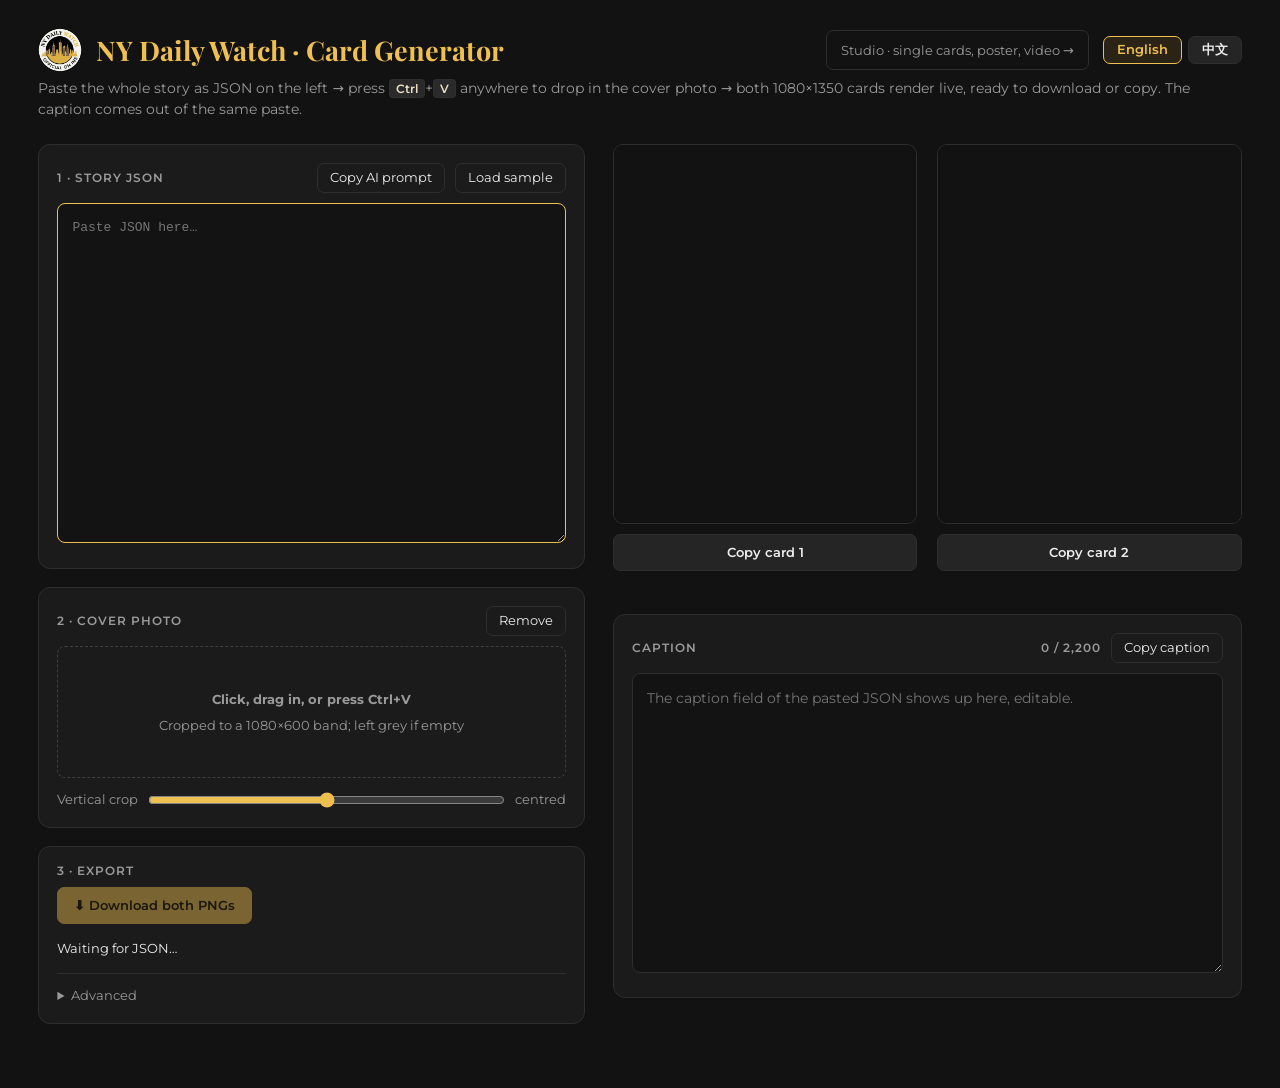
==== commit dbee5942: "Add a studio page: single cards, a 9:16 poster format, and video export The main page only makes the" ====
--- a/index.html
+++ b/index.html
@@ -19,7 +19,10 @@
   h1{font:700 27px/1.2 'Playfair Display',serif;color:var(--gold)}
   header{display:flex;align-items:center;gap:14px;margin-bottom:6px}
   header img{width:44px;height:44px;border-radius:50%}
-  .langs{margin-left:auto;display:flex;gap:6px}
+  .langs{display:flex;gap:6px}
+  a.nav{margin-left:auto;color:var(--dim);text-decoration:none;font-size:13px;
+    border:1px solid var(--line);border-radius:7px;padding:9px 14px}
+  a.nav:hover{color:var(--gold);border-color:var(--gold)}
   .langs button{padding:7px 13px;font-size:12.5px}
   .langs button[aria-pressed=true]{border-color:var(--gold);color:var(--gold);background:#2b2416}
   .lede{color:var(--dim);font-size:13.5px;margin-bottom:24px}
@@ -95,6 +98,7 @@
 <header>
   <img id="brandmark" alt="">
   <h1 data-i18n="appTitle"></h1>
+  <a class="nav" href="studio.html" data-i18n="navStudio"></a>
   <div class="langs">
     <button id="lang-en" data-lang="en">English</button>
     <button id="lang-zh" data-lang="zh">中文</button>
@@ -186,6 +190,7 @@
 const STR = {
   en: {
     appTitle: 'NY Daily Watch · Card Generator',
+    navStudio: 'Studio · single cards, poster, video →',
     lede: 'Paste the whole story as JSON on the left → press <kbd>Ctrl</kbd>+<kbd>V</kbd> anywhere to drop in the cover photo → both 1080×1350 cards render live, ready to download or copy. The caption comes out of the same paste.',
     step1: '1 · Story JSON',
     btnPrompt: 'Copy AI prompt',
@@ -236,6 +241,7 @@
   },
   zh: {
     appTitle: 'NY Daily Watch · 卡片生成器',
+    navStudio: '工作台 · 单卡 / 海报 / 视频 →',
     lede: '把整条新闻的 JSON 粘进左边 → 在任意位置按 <kbd>Ctrl</kbd>+<kbd>V</kbd> 贴上标题图 → 右边两张 1080×1350 卡片实时更新，可直接下载或复制。caption 从同一次粘贴里提取。',
     step1: '1 · 新闻 JSON',
     btnPrompt: '复制 AI 提示词',
@@ -324,9 +330,9 @@
 
 {
   "slug": "short-hyphenated-english-slug-for-filenames",
-  "category": "section name, 1-2 words, e.g. Business / Politics / City",
-  "headline": "card 1 headline, English, under 12 words, no full stop",
-  "subtitle": "card 1 subtitle, one sentence, under 25 words",
+  "category": "the first one or two words of the story pasted below, copied verbatim",
+  "headline": "the headline of the story pasted below, kept as written",
+  "subtitle": "card 1 subtitle, one sentence, under 10 words",
   "eyebrow": "card 2 top line, a 4-6 word angle cue",
   "heading": "card 2 headline, e.g. Three things to know",
   "bullets": ["point 1", "point 2", "point 3"],
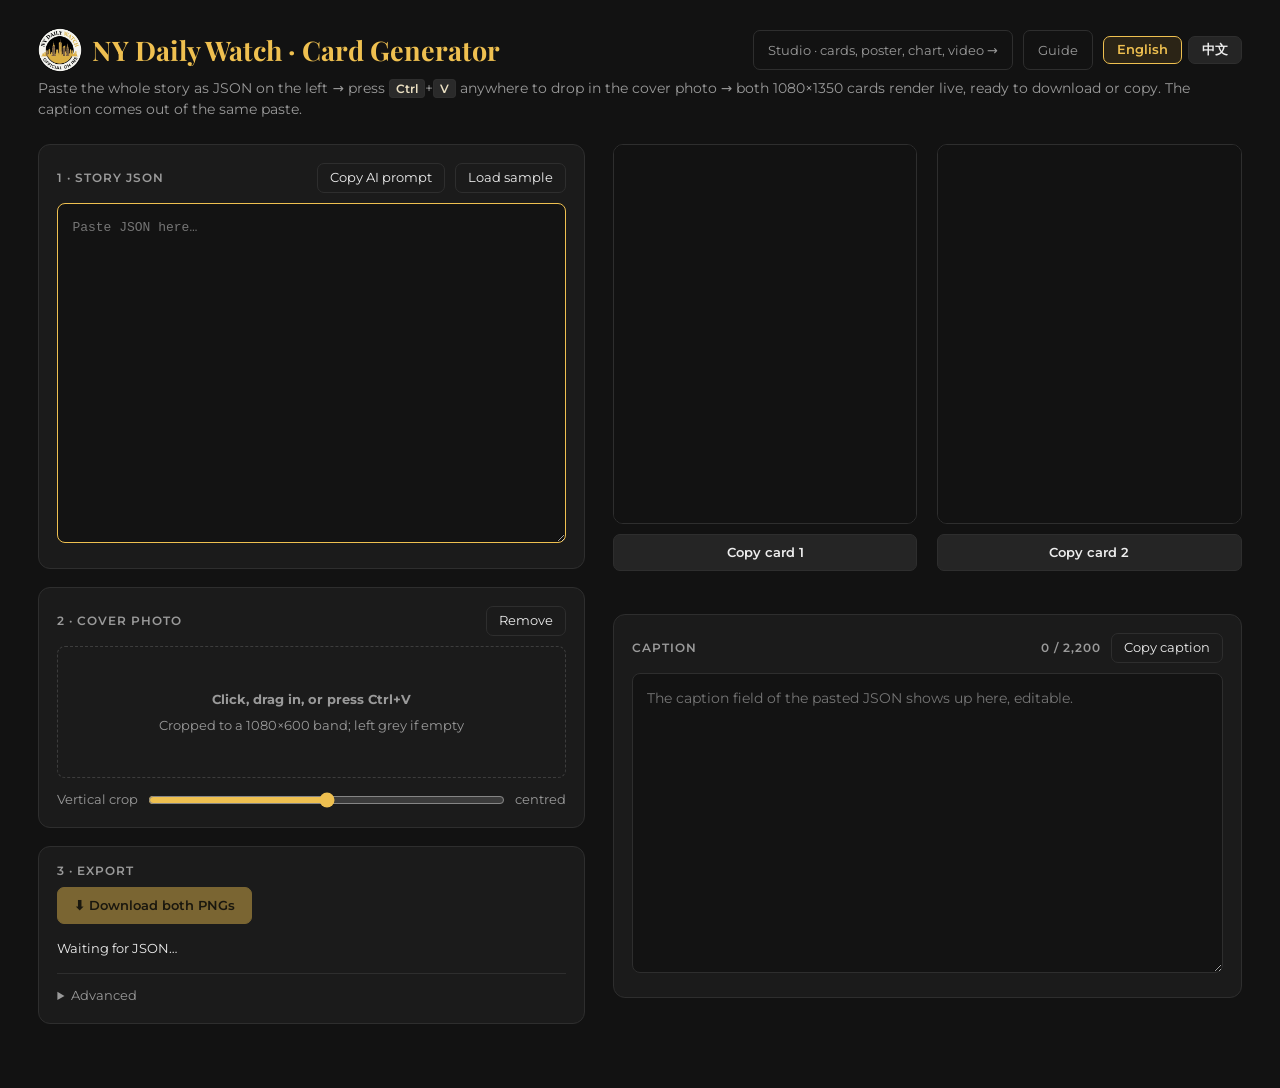
==== commit b6c3aaa6: "Add a chart tab, ratio options, and an illustrated guide Charts are a new studio tab: seven forms at" ====
--- a/index.html
+++ b/index.html
@@ -17,10 +17,11 @@
     font:400 15px/1.55 'Montserrat',system-ui,'Microsoft YaHei',sans-serif;
     padding:28px clamp(16px,3vw,44px) 64px}
   h1{font:700 27px/1.2 'Playfair Display',serif;color:var(--gold)}
-  header{display:flex;align-items:center;gap:14px;margin-bottom:6px}
+  header{display:flex;align-items:center;gap:10px;margin-bottom:6px;flex-wrap:wrap}
+  .spacer{margin-left:auto}
   header img{width:44px;height:44px;border-radius:50%}
   .langs{display:flex;gap:6px}
-  a.nav{margin-left:auto;color:var(--dim);text-decoration:none;font-size:13px;
+  a.nav{color:var(--dim);text-decoration:none;font-size:13px;
     border:1px solid var(--line);border-radius:7px;padding:9px 14px}
   a.nav:hover{color:var(--gold);border-color:var(--gold)}
   .langs button{padding:7px 13px;font-size:12.5px}
@@ -98,7 +99,9 @@
 <header>
   <img id="brandmark" alt="">
   <h1 data-i18n="appTitle"></h1>
+  <span class="spacer"></span>
   <a class="nav" href="studio.html" data-i18n="navStudio"></a>
+  <a class="nav" href="guide.html" data-i18n="navGuide"></a>
   <div class="langs">
     <button id="lang-en" data-lang="en">English</button>
     <button id="lang-zh" data-lang="zh">中文</button>
@@ -190,7 +193,8 @@
 const STR = {
   en: {
     appTitle: 'NY Daily Watch · Card Generator',
-    navStudio: 'Studio · single cards, poster, video →',
+    navStudio: 'Studio · cards, poster, chart, video →',
+    navGuide: 'Guide',
     lede: 'Paste the whole story as JSON on the left → press <kbd>Ctrl</kbd>+<kbd>V</kbd> anywhere to drop in the cover photo → both 1080×1350 cards render live, ready to download or copy. The caption comes out of the same paste.',
     step1: '1 · Story JSON',
     btnPrompt: 'Copy AI prompt',
@@ -241,7 +245,8 @@
   },
   zh: {
     appTitle: 'NY Daily Watch · 卡片生成器',
-    navStudio: '工作台 · 单卡 / 海报 / 视频 →',
+    navStudio: '工作台 · 单卡 / 海报 / 图表 / 视频 →',
+    navGuide: '使用说明',
     lede: '把整条新闻的 JSON 粘进左边 → 在任意位置按 <kbd>Ctrl</kbd>+<kbd>V</kbd> 贴上标题图 → 右边两张 1080×1350 卡片实时更新，可直接下载或复制。caption 从同一次粘贴里提取。',
     step1: '1 · 新闻 JSON',
     btnPrompt: '复制 AI 提示词',
